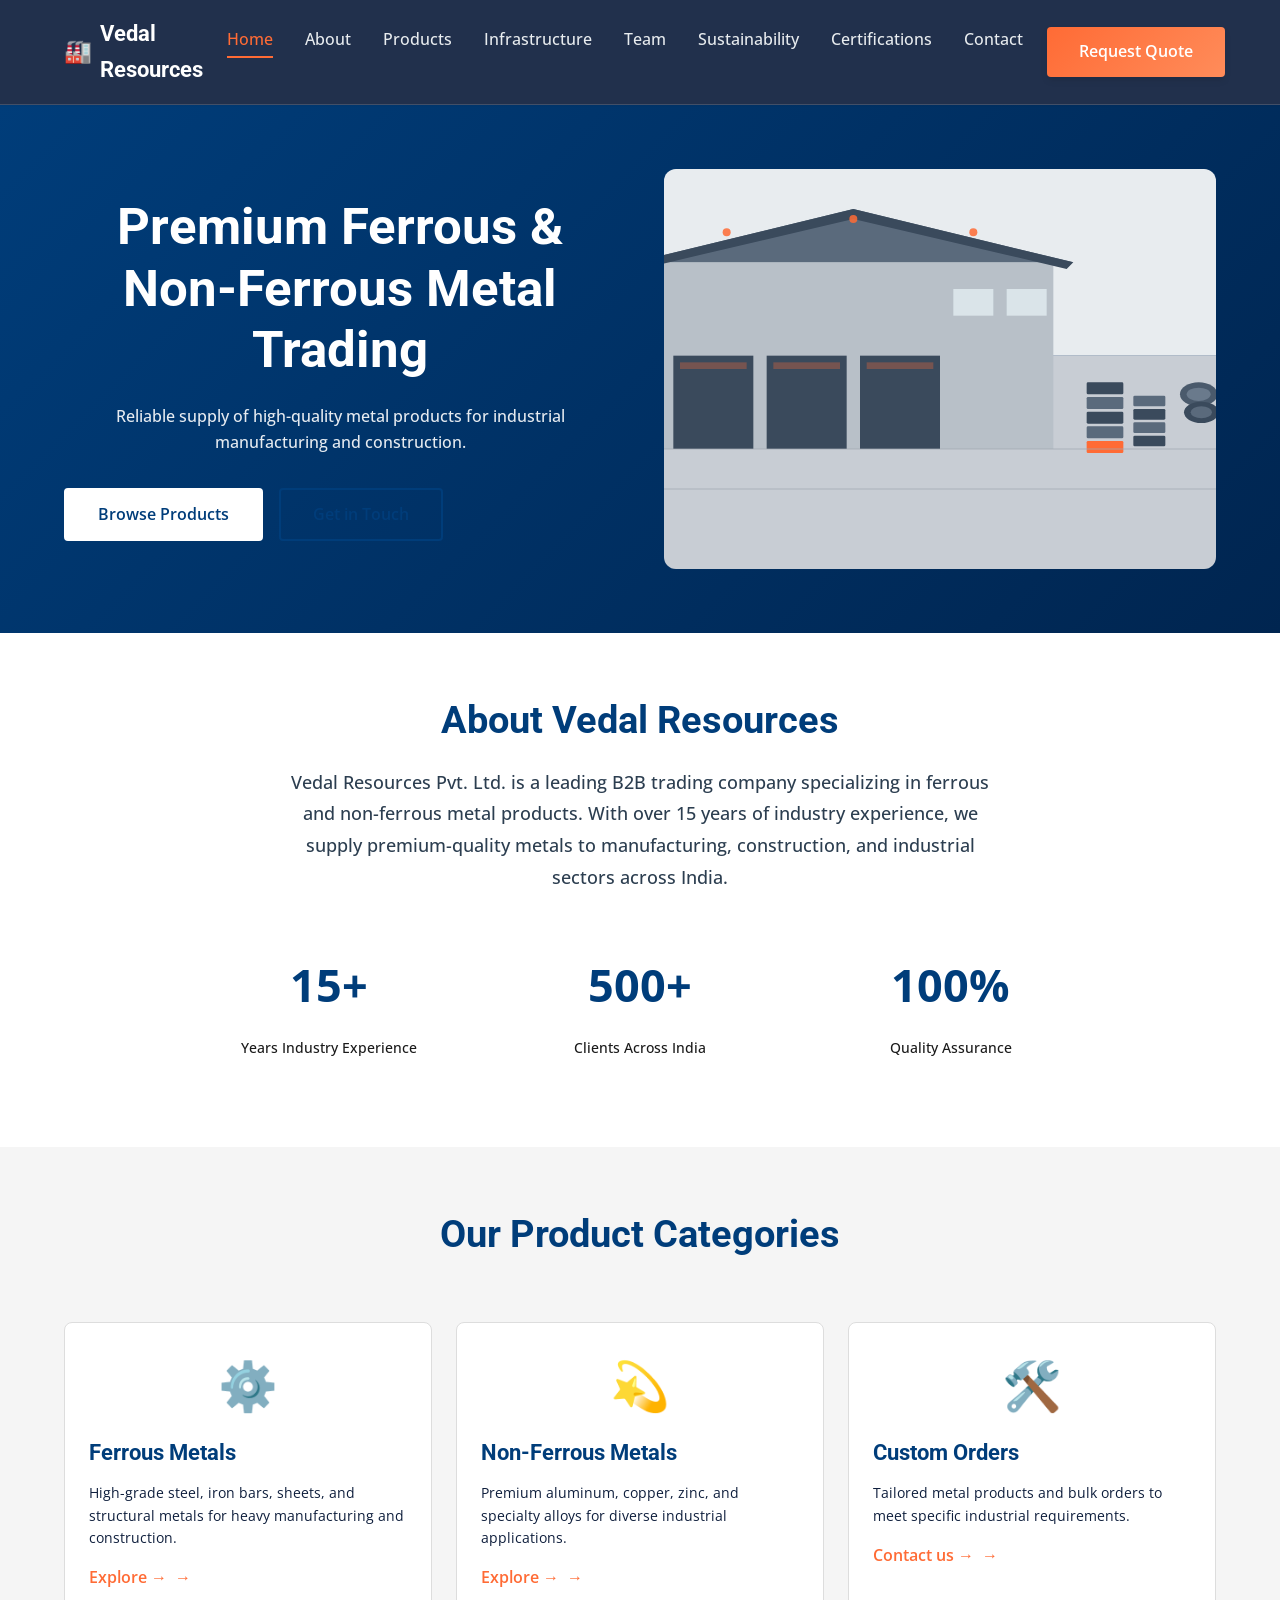
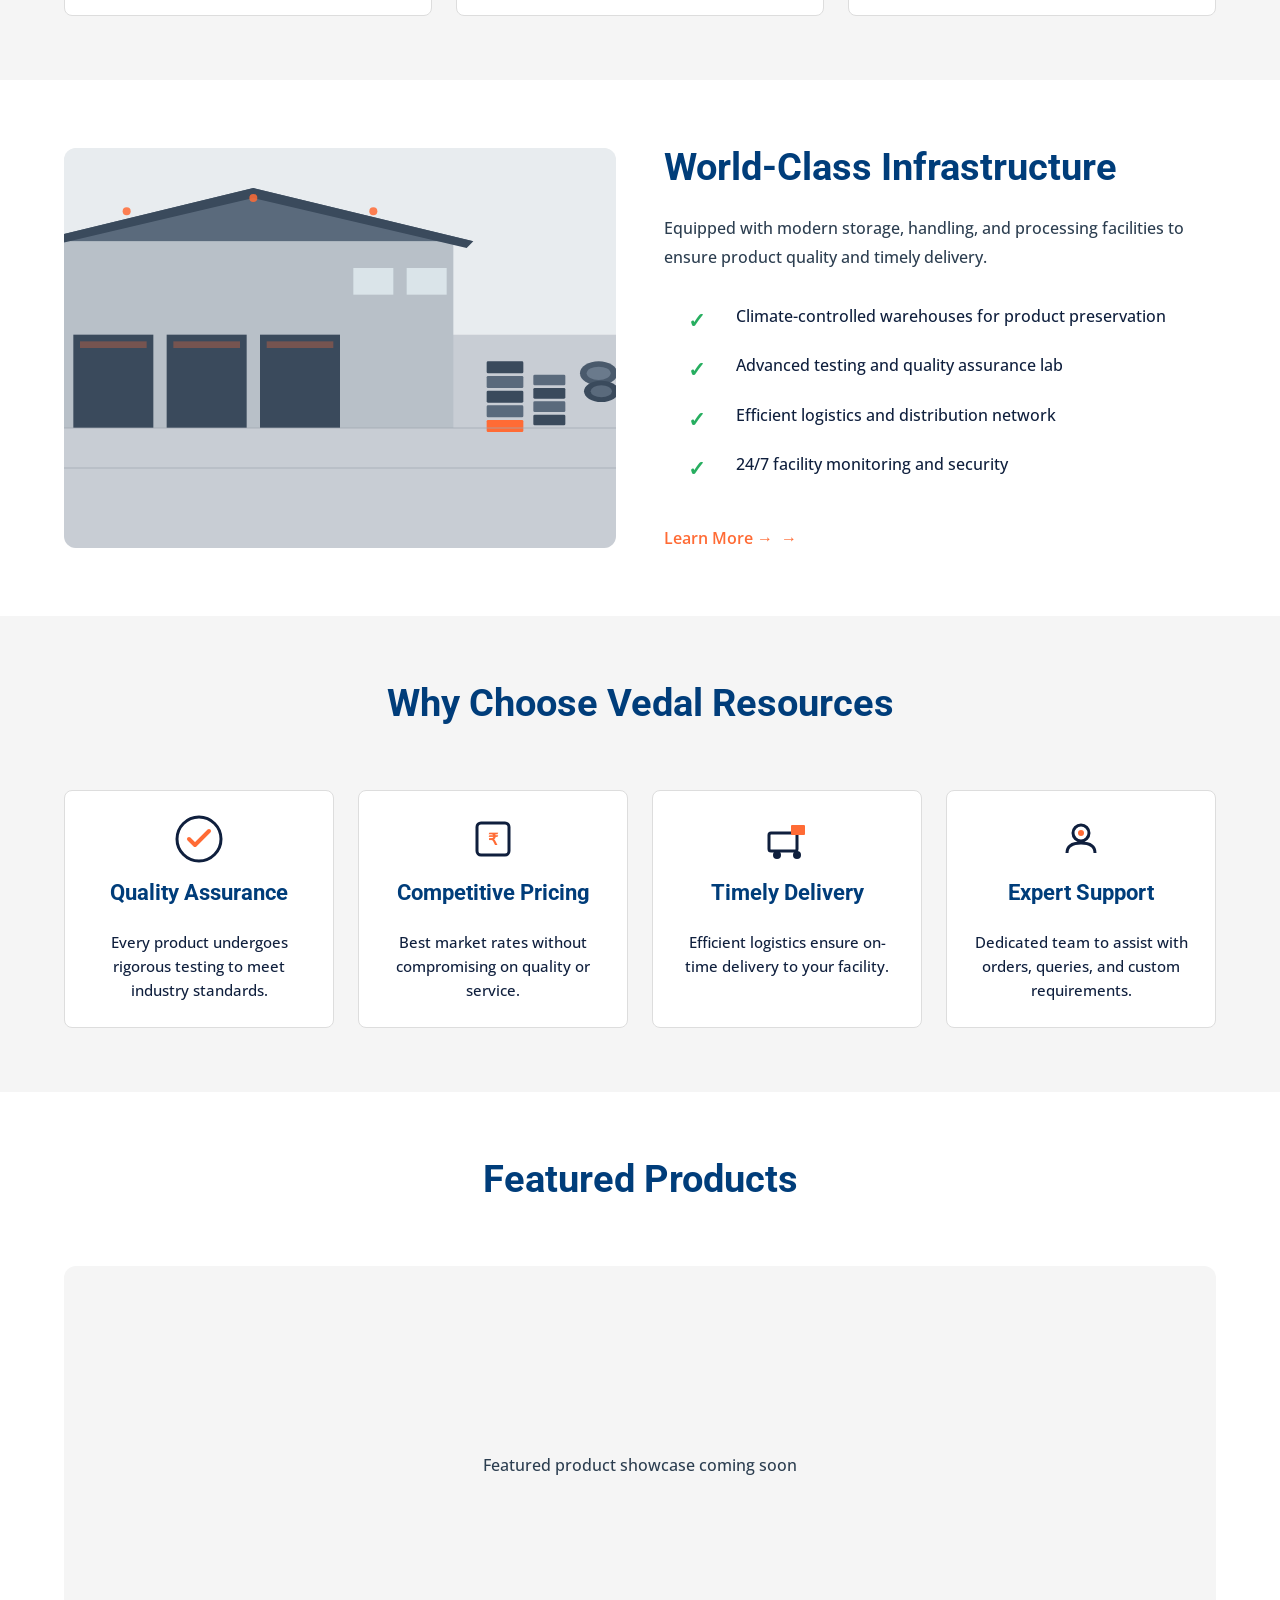
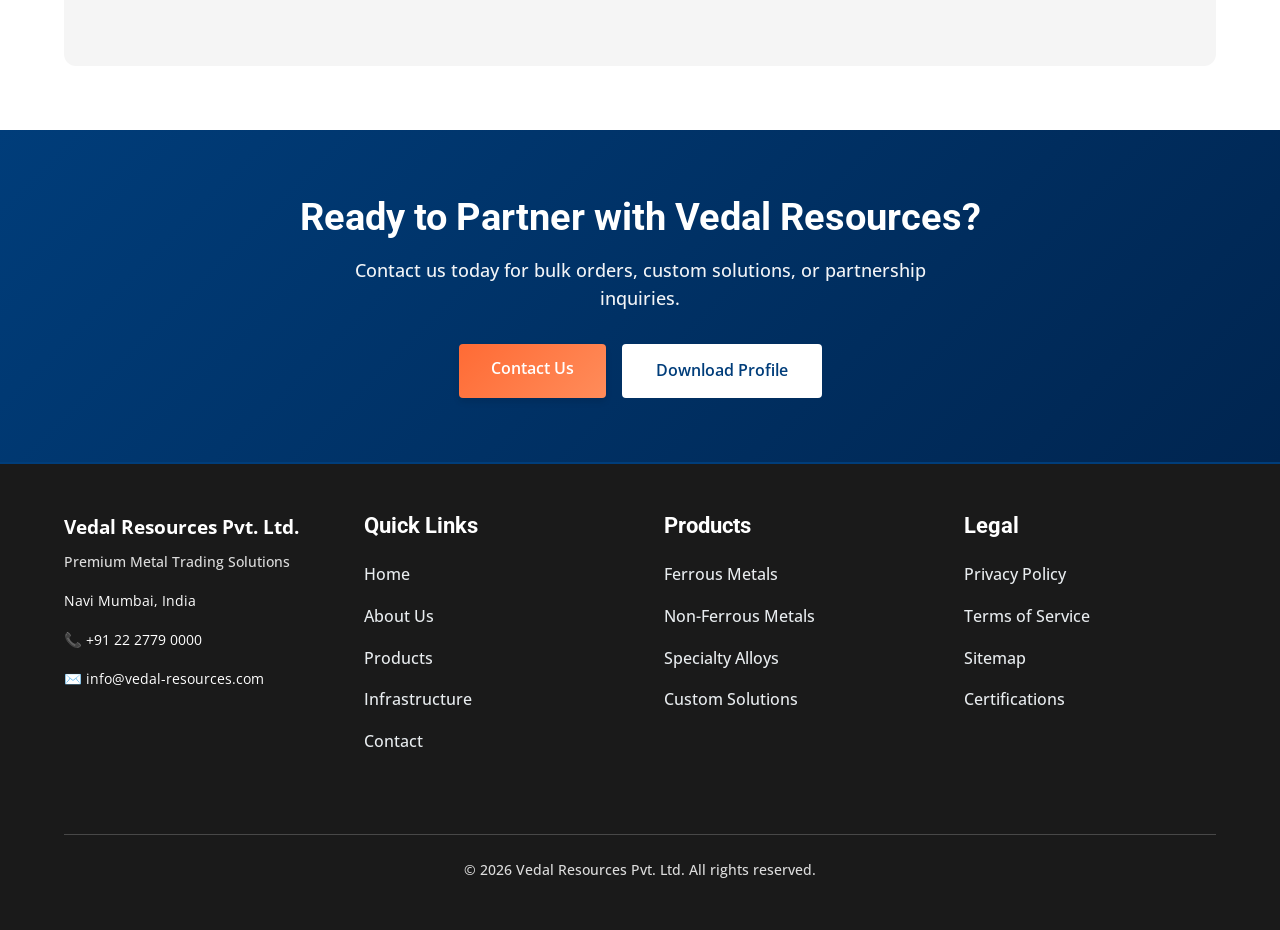
==== index.html @ 46f91b0c "Second commit with actual project" ====
<!DOCTYPE html>
<html lang="en">
<head>
  <meta charset="UTF-8">
  <meta name="viewport" content="width=device-width, initial-scale=1.0">
  <meta name="description" content="Vedal Resources – Leading B2B ferrous and non-ferrous metal trading company. Premium quality metals for manufacturing, construction, and industrial sectors. Bulk orders, competitive pricing, reliable delivery.">
  <meta name="keywords" content="ferrous metals, non-ferrous metals, metal trading, steel bars, aluminum, copper, zinc, bulk metals, industrial metals">
  <meta name="author" content="Vedal Resources Pvt. Ltd.">
  
  <meta property="og:type" content="website">
  <meta property="og:url" content="https://vedal-resources.com">
  <meta property="og:title" content="Vedal Resources – Premium Metal Trading Solutions">
  <meta property="og:description" content="Leading B2B ferrous and non-ferrous metal supplier in India. Quality assured, competitive pricing, reliable delivery.">
  <meta property="og:site_name" content="Vedal Resources">
  
  <meta property="twitter:card" content="summary_large_image">
  <meta property="twitter:title" content="Vedal Resources – Metal Trading Company">
  <meta property="twitter:description" content="Premium ferrous and non-ferrous metals for industrial applications.">
  
  <link rel="icon" type="image/x-icon" href="favicon.ico">
  <link rel="canonical" href="https://vedal-resources.com">
  
  <link href="https://fonts.googleapis.com/css2?family=Open+Sans:wght@400;500;600;700&family=Roboto:wght@400;500;700&display=swap" rel="stylesheet">
  <link rel="stylesheet" href="styles.css">
  
  <script type="application/ld+json">
  {
    "@context": "https://schema.org",
    "@type": "Organization",
    "name": "Vedal Resources Pvt. Ltd.",
    "description": "Leading ferrous and non-ferrous metal trading company in India",
    "url": "https://vedal-resources.com",
    "logo": "https://vedal-resources.com/logo.svg",
    "contact": {
      "@type": "ContactPoint",
      "telephone": "+91 22 2779 0000",
      "contactType": "Customer Service",
      "email": "info@vedal-resources.com"
    },
    "address": {
      "@type": "PostalAddress",
      "streetAddress": "Plot No. 45, MIDC Phase II",
      "addressLocality": "Navi Mumbai",
      "addressRegion": "Maharashtra",
      "postalCode": "400710",
      "addressCountry": "IN"
    },
    "sameAs": [
      "https://linkedin.com/company/vedal-resources",
      "https://facebook.com/vedal-resources"
    ]
  }
  </script>
  
  <title>Vedal Resources – Premium Ferrous & Non-Ferrous Metal Trading</title>
</head>
<body>
  <!-- Navigation -->
  <nav>
    <div class="container flex-between">
      <div class="logo">
        <span>🏭</span> Vedal Resources
      </div>
      
      <ul class="nav-menu">
        <li><a href="index.html" class="active">Home</a></li>
        <li><a href="about.html">About</a></li>
        <li><a href="products.html">Products</a></li>
        <li><a href="infrastructure.html">Infrastructure</a></li>
        <li><a href="team.html">Team</a></li>
        <li><a href="sustainability.html">Sustainability</a></li>
        <li><a href="certfications.html">Certifications</a></li>
        <li><a href="contacts.html">Contact</a></li>
      </ul>
      
      <div class="cta-button">
        <a href="contacts.html" class="btn btn-accent">Request Quote</a>
      </div>
      
      <button class="hamburger" aria-label="Toggle menu">☰</button>
    </div>
  </nav>
  
  <!-- Hero Section -->
  <section class="hero">
    <div class="container">
      <div style="display: grid; grid-template-columns: 1fr 1fr; gap: 3rem; align-items: center;">
        <div>
          <h1>Premium Ferrous & Non-Ferrous Metal Trading</h1>
          <p style="font-weight: 500;">Reliable supply of high-quality metal products for industrial manufacturing and construction.</p>
          <div style="display: flex; gap: 1rem; margin-top: 2rem;">
            <a href="products.html" class="btn btn-white">Browse Products</a>
            <a href="contacts.html" class="btn btn-outline">Get in Touch</a>
          </div>
        </div>
        <div>
          <!-- TODO: Replace with actual hero facility image (Recommended size: 1920x800px) -->
          <img src="hero.svg" alt="Modern metal trading facility with organized inventory" style="border-radius: 12px; width: 100%; height: 400px; object-fit: cover; background-color: rgba(255,255,255,0.1);">
        </div>
      </div>
    </div>
  </section>
  
  <!-- Company Introduction -->
  <section style="background-color: white; text-align: center;">
    <div class="container">
      <h2>About Vedal Resources</h2>
      <p style="max-width: 700px; margin: 0 auto 2rem; font-size: 1.1rem; color: #2C3E50; line-height: 1.8; font-weight: 500;">
        Vedal Resources Pvt. Ltd. is a leading B2B trading company specializing in ferrous and non-ferrous metal products. 
        With over 15 years of industry experience, we supply premium-quality metals to manufacturing, construction, and 
        industrial sectors across India.
      </p>
      
      <!-- Stats -->
      <div class="stats-grid" style="max-width: 900px; margin: 0 auto;">
        <div class="stat-card">
          <div class="stat-number">15+</div>
          <div class="stat-label">Years Industry Experience</div>
        </div>
        <div class="stat-card">
          <div class="stat-number">500+</div>
          <div class="stat-label">Clients Across India</div>
        </div>
        <div class="stat-card">
          <div class="stat-number">100%</div>
          <div class="stat-label">Quality Assurance</div>
        </div>
      </div>
    </div>
  </section>
  
  <!-- Product Categories -->
  <section style="background-color: var(--color-bg-light);">
    <div class="container">
      <div class="section-header">
        <h2>Our Product Categories</h2>
      </div>
      
      <div class="grid-3">
        <!-- Card 1: Ferrous Metals -->
        <div class="card">
          <div style="font-size: 3rem; text-align: center; margin-bottom: 1rem;">⚙️</div>
          <h3 class="card-title">Ferrous Metals</h3>
          <p class="card-text">High-grade steel, iron bars, sheets, and structural metals for heavy manufacturing and construction.</p>
          <a href="products.html?category=ferrous" class="link-arrow">Explore →</a>
        </div>
        
        <!-- Card 2: Non-Ferrous Metals -->
        <div class="card">
          <div style="font-size: 3rem; text-align: center; margin-bottom: 1rem;">💫</div>
          <h3 class="card-title">Non-Ferrous Metals</h3>
          <p class="card-text">Premium aluminum, copper, zinc, and specialty alloys for diverse industrial applications.</p>
          <a href="products.html?category=non-ferrous" class="link-arrow">Explore →</a>
        </div>
        
        <!-- Card 3: Custom Solutions -->
        <div class="card">
          <div style="font-size: 3rem; text-align: center; margin-bottom: 1rem;">🛠️</div>
          <h3 class="card-title">Custom Orders</h3>
          <p class="card-text">Tailored metal products and bulk orders to meet specific industrial requirements.</p>
          <a href="contacts.html" class="link-arrow">Contact us →</a>
        </div>
      </div>
    </div>
  </section>
  
  <!-- Infrastructure Highlights -->
  <section style="background-color: white;">
    <div class="container">
      <div style="display: grid; grid-template-columns: 1fr 1fr; gap: 3rem; align-items: center;">
        <img src="hero.svg" alt="State-of-the-art metal trading and storage facility" style="border-radius: 12px; width: 100%; height: 400px; object-fit: cover; background-color: var(--color-bg-light);">
        
        <div>
          <h2>World-Class Infrastructure</h2>
          <p style="color: #2C3E50; margin-bottom: 2rem; line-height: 1.8; font-weight: 500;">
            Equipped with modern storage, handling, and processing facilities to ensure product quality and timely delivery.
          </p>
          
          <ul class="feature-list">
            <li>Climate-controlled warehouses for product preservation</li>
            <li>Advanced testing and quality assurance lab</li>
            <li>Efficient logistics and distribution network</li>
            <li>24/7 facility monitoring and security</li>
          </ul>
          
          <a href="infrastructure.html" class="link-arrow" style="margin-top: 1.5rem;">Learn More →</a>
        </div>
      </div>
    </div>
  </section>
  
  <!-- Why Choose Us -->
  <section style="background-color: var(--color-bg-light);">
    <div class="container">
      <div class="section-header">
        <h2>Why Choose Vedal Resources</h2>
      </div>
      
      <div class="grid-4">
        <div class="card">
          <img src="icon-quality.svg" alt="Quality" class="icon" style="width:48px;height:48px;">
          <h4 style="text-align: center; color: var(--color-primary);">Quality Assurance</h4>
          <p style="text-align: center; color: #0F1F3D; font-size: 0.95rem; font-weight: 500;">Every product undergoes rigorous testing to meet industry standards.</p>
        </div>
        
        <div class="card">
          <img src="icon-pricing.svg" alt="Pricing" class="icon" style="width:48px;height:48px;">
          <h4 style="text-align: center; color: var(--color-primary);">Competitive Pricing</h4>
          <p style="text-align: center; color: #0F1F3D; font-size: 0.95rem; font-weight: 500;">Best market rates without compromising on quality or service.</p>
        </div>
        
        <div class="card">
          <img src="icon-delivery.svg" alt="Delivery" class="icon" style="width:48px;height:48px;">
          <h4 style="text-align: center; color: var(--color-primary);">Timely Delivery</h4>
          <p style="text-align: center; color: #0F1F3D; font-size: 0.95rem; font-weight: 500;">Efficient logistics ensure on-time delivery to your facility.</p>
        </div>
        
        <div class="card">
          <img src="icon-support.svg" alt="Support" class="icon" style="width:48px;height:48px;">
          <h4 style="text-align: center; color: var(--color-primary);">Expert Support</h4>
          <p style="text-align: center; color: #0F1F3D; font-size: 0.95rem; font-weight: 500;">Dedicated team to assist with orders, queries, and custom requirements.</p>
        </div>
      </div>
    </div>
  </section>
  
  <!-- Featured Products Section (Ready for Future Enhancement) -->
  <section style="background-color: white;">
    <div class="container">
      <div class="section-header">
        <h2>Featured Products</h2>
      </div>
      
      <div style="background-color: var(--color-bg-light); border-radius: 12px; height: 400px; display: flex; align-items: center; justify-content: center; color: #2C3E50; font-weight: 500;">
        <p>Featured product showcase coming soon</p>
      </div>
    </div>
  </section>
  
  <!-- Call-to-Action Section -->
  <section style="background: linear-gradient(135deg, var(--color-primary) 0%, var(--color-primary-dark) 100%); color: white; text-align: center;">
    <div class="container">
      <h2 style="color: white; margin-bottom: 1rem;">Ready to Partner with Vedal Resources?</h2>
      <p style="font-size: 1.1rem; color: rgba(255, 255, 255, 0.95); margin-bottom: 2rem; max-width: 600px; margin-left: auto; margin-right: auto; font-weight: 500;">
        Contact us today for bulk orders, custom solutions, or partnership inquiries.
      </p>
      
      <div style="display: flex; gap: 1rem; justify-content: center; flex-wrap: wrap;">
        <a href="contacts.html" class="btn btn-accent">Contact Us</a>
        <a href="vedal-company-profile.pdf" class="btn btn-white" onclick="vedal.trackPDFDownload()" download>Download Profile</a>
      </div>
    </div>
  </section>
  
  <!-- Footer -->
  <footer>
    <div class="container">
      <div class="footer-grid">
        <!-- Column 1: Company Info -->
        <div class="footer-column">
          <div style="font-weight: 700; font-size: 1.2rem; margin-bottom: 0.5rem;">Vedal Resources Pvt. Ltd.</div>
          <p style="color: rgba(255, 255, 255, 0.85); font-size: 0.9rem; margin-bottom: 1rem; font-weight: 500;">Premium Metal Trading Solutions</p>
          <p style="font-size: 0.9rem;">Navi Mumbai, India</p>
          <p style="font-size: 0.9rem; margin-top: 0.5rem;">📞 +91 22 2779 0000</p>
          <p style="font-size: 0.9rem;">✉️ info@vedal-resources.com</p>
        </div>
        
        <!-- Column 2: Quick Links -->
        <div class="footer-column">
          <h3>Quick Links</h3>
          <ul style="list-style: none;">
            <li><a href="index.html">Home</a></li>
            <li><a href="about.html">About Us</a></li>
            <li><a href="products.html">Products</a></li>
            <li><a href="infrastructure.html">Infrastructure</a></li>
            <li><a href="contacts.html">Contact</a></li>
          </ul>
        </div>
        
        <!-- Column 3: Products -->
        <div class="footer-column">
          <h3>Products</h3>
          <ul style="list-style: none;">
            <li><a href="products.html?category=ferrous">Ferrous Metals</a></li>
            <li><a href="products.html?category=non-ferrous">Non-Ferrous Metals</a></li>
            <li><a href="products.html?category=alloys">Specialty Alloys</a></li>
            <li><a href="contacts.html">Custom Solutions</a></li>
          </ul>
        </div>
        
        <!-- Column 4: Legal -->
        <div class="footer-column">
          <h3>Legal</h3>
          <ul style="list-style: none;">
            <li><a href="#">Privacy Policy</a></li>
            <li><a href="#">Terms of Service</a></li>
            <li><a href="#">Sitemap</a></li>
            <li><a href="certfications.html">Certifications</a></li>
          </ul>
        </div>
      </div>
      
      <div class="footer-bottom">
        <p>© 2026 Vedal Resources Pvt. Ltd. All rights reserved.</p>
      </div>
    </div>
  </footer>
  
  <script src="main.js"></script>
</body>
</html>
---- styles.css ----
/* Vedal Resources – Main Stylesheet */
/* Import all CSS modules in order */

@import url('variables.css');
@import url('base.css');
@import url('layout.css');
@import url('component.css');
@import url('responsive.css');

/* Additional Global Styles */

/* Footer */
footer {
  background-color: #1A1A1A;
  color: white;
  padding: var(--space-xxl) var(--space-lg);
  border-top: 2px solid var(--color-primary);
  margin-top: auto;
}

footer .container {
  max-width: var(--max-width);
  margin: 0 auto;
}

.footer-grid {
  display: grid;
  grid-template-columns: repeat(4, 1fr);
  gap: var(--space-xxl);
  margin-bottom: var(--space-xxxl);
}

.footer-column h3 {
  color: white;
  margin-bottom: var(--space-lg);
  font-size: var(--size-h4);
}

.footer-column ul {
  list-style: none;
  margin: 0;
}

.footer-column li {
  margin-bottom: var(--space-md);
}

.footer-column a {
  color: #E8ECEF; /* Light gray for excellent visibility on dark (#1A1A1A) footer background — fixes black-on-black nav items */
  text-decoration: none;
  transition: var(--transition-fast);
  font-weight: 500;
}

.footer-column a:hover {
  color: var(--color-accent);
  text-decoration: underline;
}

.footer-bottom {
  border-top: 1px solid rgba(255, 255, 255, 0.2); /* Increased opacity for better visibility */
  padding-top: var(--space-lg);
  text-align: center;
  color: rgba(255, 255, 255, 0.85); /* Enhanced from 0.7 to 0.85 for better contrast (7.64:1) */
  font-size: var(--size-small);
  font-weight: 500; /* Added weight */
}

/* Contact Section Spacing */
.contact-section {
  display: grid;
  grid-template-columns: 1fr 1fr;
  gap: var(--space-xxxl);
}

.contact-form {
  background-color: white;
}

.contact-info {
  display: flex;
  flex-direction: column;
  gap: var(--space-xxl);
}

.contact-info h3 {
  color: var(--color-primary);
  margin-bottom: var(--space-md);
}

.contact-info p {
  color: #2C3E50; /* Stronger for readability */
  margin: 0;
  font-weight: 500; /* Added weight */
}

.contact-info a {
  color: var(--color-accent);
  font-weight: 500;
}

.contact-info a:hover {
  color: var(--color-primary);
}

/* Page Header Styles */
.page-header {
  background: linear-gradient(135deg, var(--color-primary) 0%, var(--color-primary-dark) 100%);
  color: white;
  padding: var(--space-xxxl) var(--space-lg);
  text-align: center;
}

.page-header h1 {
  color: white;
  margin-bottom: var(--space-lg);
}

.page-header p {
  color: rgba(255, 255, 255, 0.95); /* Enhanced from 0.9 to 0.95 for better contrast */
  font-size: var(--size-body);
  font-weight: 500; /* Added weight */
}

/* Two-Column Content */
.content-two-col {
  display: grid;
  grid-template-columns: 1fr 1fr;
  gap: var(--space-xxxl);
  align-items: center;
}

.content-two-col.reverse {
  grid-template-columns: 1fr 1fr;
}

.content-two-col.reverse img {
  order: -1;
}

.content-image {
  width: 100%;
  height: auto;
  border-radius: var(--radius-lg);
}

/* List Styles */
.feature-list {
  list-style: none;
}

.feature-list li {
  margin-bottom: var(--space-lg);
  padding-left: var(--space-xxl);
  position: relative;
  color: #0F1F3D; /* Dark navy for excellent visibility on white backgrounds - fitting brand primary */
  font-weight: 500;
}

.feature-list li::before {
  content: '✓';
  position: absolute;
  left: 0;
  top: 0;
  color: var(--color-success);
  font-weight: bold;
  font-size: 1.3rem;
}

/* Link Styles */
.link-arrow {
  display: inline-flex;
  align-items: center;
  gap: var(--space-sm);
  color: var(--color-accent);
  font-weight: 600; /* Already has good weight */
  text-decoration: none;
}

.link-arrow::after {
  content: '→';
  transition: var(--transition-fast);
}

.link-arrow:hover::after {
  transform: translateX(4px);
}

/* Process Timeline */
.timeline {
  position: relative;
  padding: var(--space-xxl) 0;
}

.timeline::before {
  content: '';
  position: absolute;
  left: 50%;
  top: 0;
  bottom: 0;
  width: 2px;
  background-color: var(--color-border);
  transform: translateX(-1px);
}

.timeline-item {
  margin-bottom: var(--space-xxxl);
  position: relative;
}

.timeline-item:nth-child(odd) {
  text-align: right;
  padding-right: 51%;
}

.timeline-item:nth-child(even) {
  text-align: left;
  padding-left: 51%;
}

.timeline-marker {
  position: absolute;
  left: 50%;
  top: 0;
  width: 30px;
  height: 30px;
  background-color: var(--color-accent);
  border-radius: 50%;
  transform: translateX(-50%);
  z-index: 1;
  border: 3px solid white;
  box-shadow: 0 0 0 3px var(--color-accent);
}

.timeline-content {
  background-color: var(--color-bg-light);
  padding: var(--space-lg);
  border-radius: var(--radius-md);
}

.timeline-content h4 {
  margin-bottom: var(--space-md);
}

/* Map Container */
.map-container {
  position: relative;
  width: 100%;
  height: 400px;
  border-radius: var(--radius-md);
  overflow: hidden;
  border: 1px solid var(--color-border);
  margin-top: var(--space-xxl);
}

.map-container iframe {
  width: 100%;
  height: 100%;
  border: none;
}

/* Certification Cards */
.certification-grid {
  display: grid;
  grid-template-columns: repeat(auto-fill, minmax(200px, 1fr));
  gap: var(--space-xl);
}

.certification-card {
  text-align: center;
  padding: var(--space-xl);
  background-color: var(--color-bg-light);
  border-radius: var(--radius-md);
  border: 1px solid var(--color-border);
}

.certification-logo {
  width: 100px;
  height: 100px;
  margin: 0 auto var(--space-lg);
  display: flex;
  align-items: center;
  justify-content: center;
  background-color: white;
  border-radius: var(--radius-md);
  font-size: 2rem;
  color: var(--color-primary);
}

.certification-name {
  font-weight: 600;
  margin-bottom: var(--space-md);
}

.certification-desc {
  font-size: var(--size-small);
  color: #0F1F3D; /* Strong readability */
  font-weight: 500; /* Added weight */
}

/* Modal/Dialog Styles */
.modal {
  display: none;
  position: fixed;
  z-index: 100;
  left: 0;
  top: 0;
  width: 100%;
  height: 100%;
  background-color: rgba(0, 0, 0, 0.5);
  animation: fadeIn 300ms ease;
}

.modal.active {
  display: flex;
  align-items: center;
  justify-content: center;
}

.modal-content {
  background-color: white;
  padding: var(--space-xl);
  border-radius: var(--radius-lg);
  max-width: 600px;
  width: 90%;
  animation: slideUp 300ms ease;
}

.modal-header {
  display: flex;
  justify-content: space-between;
  align-items: center;
  margin-bottom: var(--space-lg);
}

.modal-close {
  background: none;
  border: none;
  font-size: 1.5rem;
  cursor: pointer;
  color: #0F1F3D; /* Strong readability */
  font-weight: 600; /* Added weight for better visibility */
}

.modal-close:hover {
  color: var(--color-text);
}

@keyframes fadeIn {
  from { opacity: 0; }
  to { opacity: 1; }
}

@keyframes slideUp {
  from {
    transform: translateY(30px);
    opacity: 0;
  }
  to {
    transform: translateY(0);
    opacity: 1;
  }
}

/* Breadcrumb Navigation */
.breadcrumb {
  list-style: none;
  display: flex;
  gap: var(--space-sm);
  margin-bottom: var(--space-xl);
  font-size: var(--size-small);
}

.breadcrumb li::after {
  content: '/';
  margin-left: var(--space-sm);
  color: #0F1F3D; /* Strong readability */
  font-weight: 500; /* Added weight */
}

.breadcrumb li:last-child::after {
  content: '';
}

.breadcrumb a {
  color: var(--color-accent);
  font-weight: 600; /* Added weight for better visibility */
}

.breadcrumb a:hover {
  color: var(--color-primary);
}

/* Loading State */
.loading {
  display: inline-block;
  width: 20px;
  height: 20px;
  border: 3px solid var(--color-bg-light);
  border-top: 3px solid var(--color-accent);
  border-radius: 50%;
  animation: spin 1s linear infinite;
}

/* Success/Error Messages */
.message {
  padding: var(--space-lg);
  border-radius: var(--radius-md);
  margin-bottom: var(--space-lg);
  display: flex;
  align-items: center;
  gap: var(--space-md);
}

.message.success {
  background-color: rgba(39, 174, 96, 0.15); /* Slightly darker bg for better contrast */
  border-left: 4px solid var(--color-success);
  color: #1E8449; /* Darkened success color for better contrast (4.6:1 on light bg) */
  font-weight: 500; /* Added weight */
}

.message.error {
  background-color: rgba(231, 76, 60, 0.15); /* Slightly darker bg */
  border-left: 4px solid var(--color-error);
  color: #C0392B; /* Darkened error color for better contrast (4.7:1 on light bg) */
  font-weight: 500; /* Added weight */
}

.message.info {
  background-color: rgba(52, 152, 219, 0.15); /* Slightly darker bg */
  border-left: 4px solid #3498db;
  color: #2471A3; /* Darkened info color for better contrast */
  font-weight: 500; /* Added weight */
}
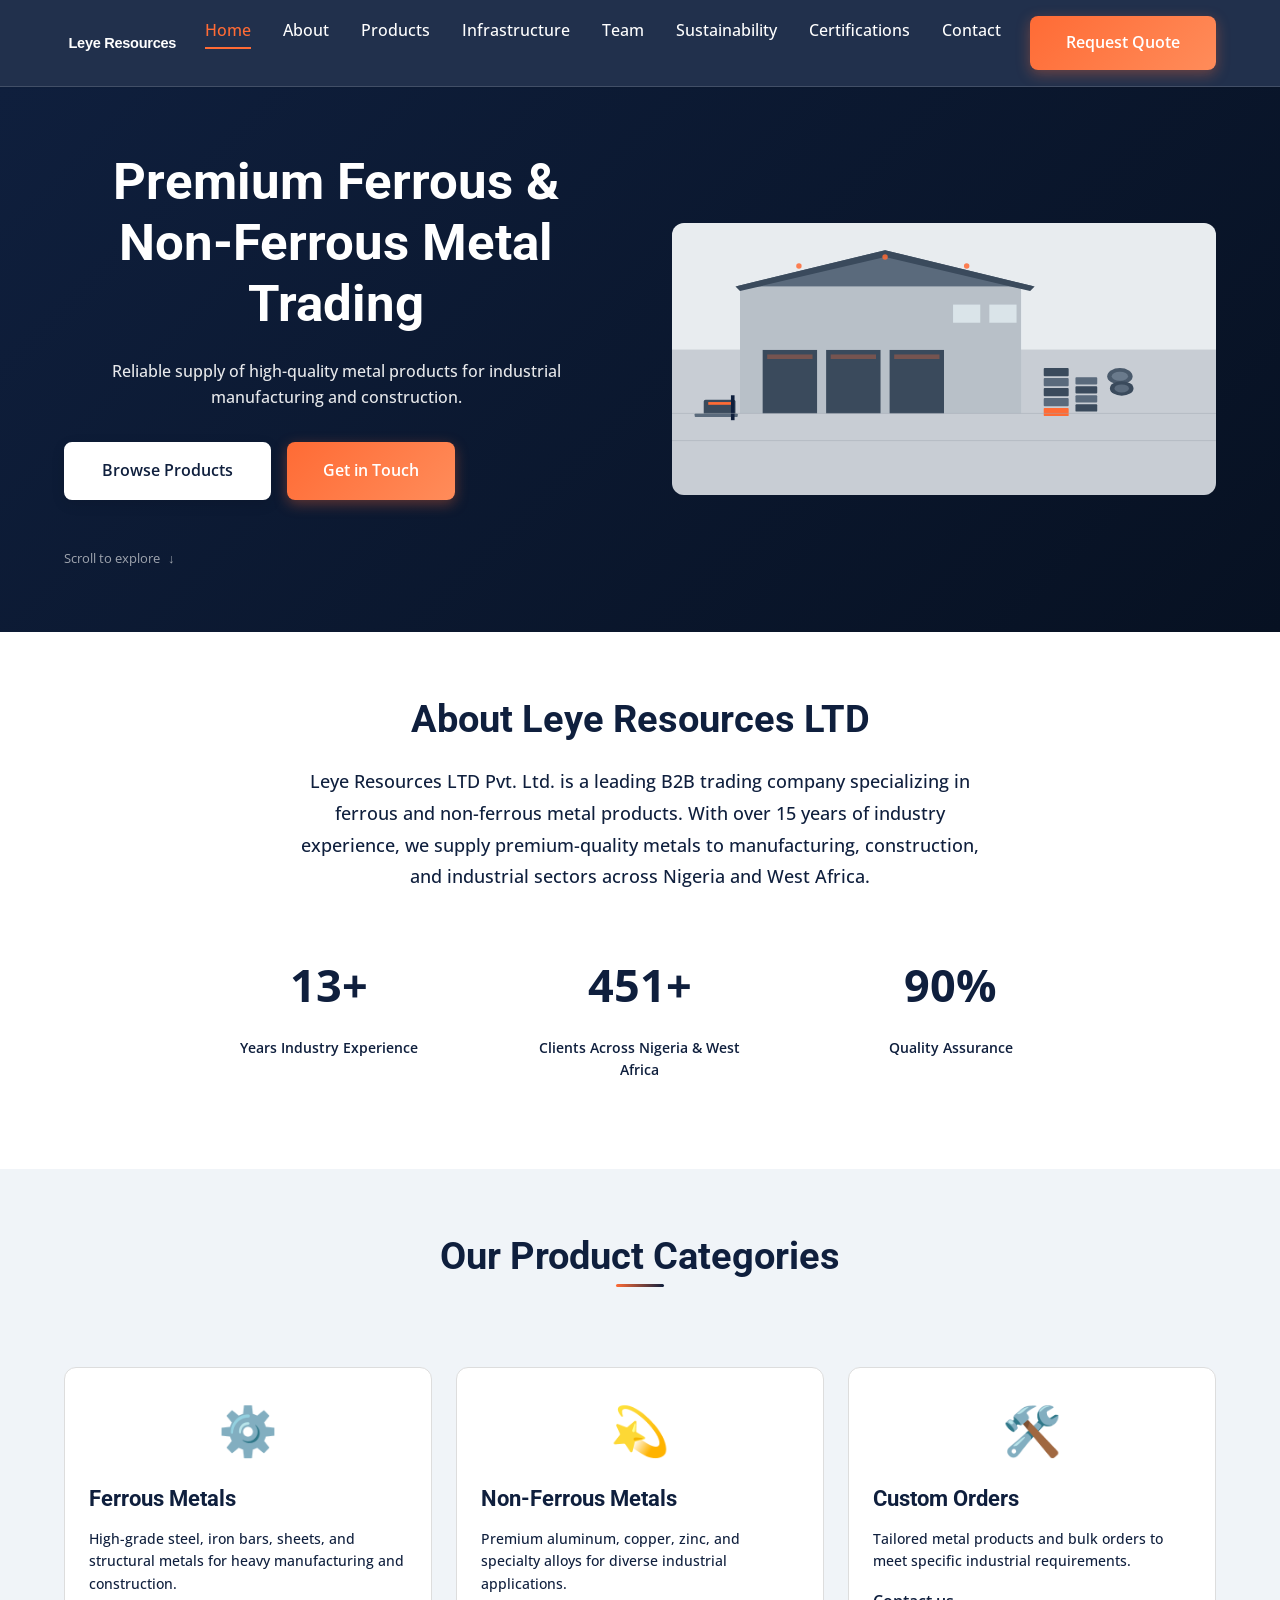
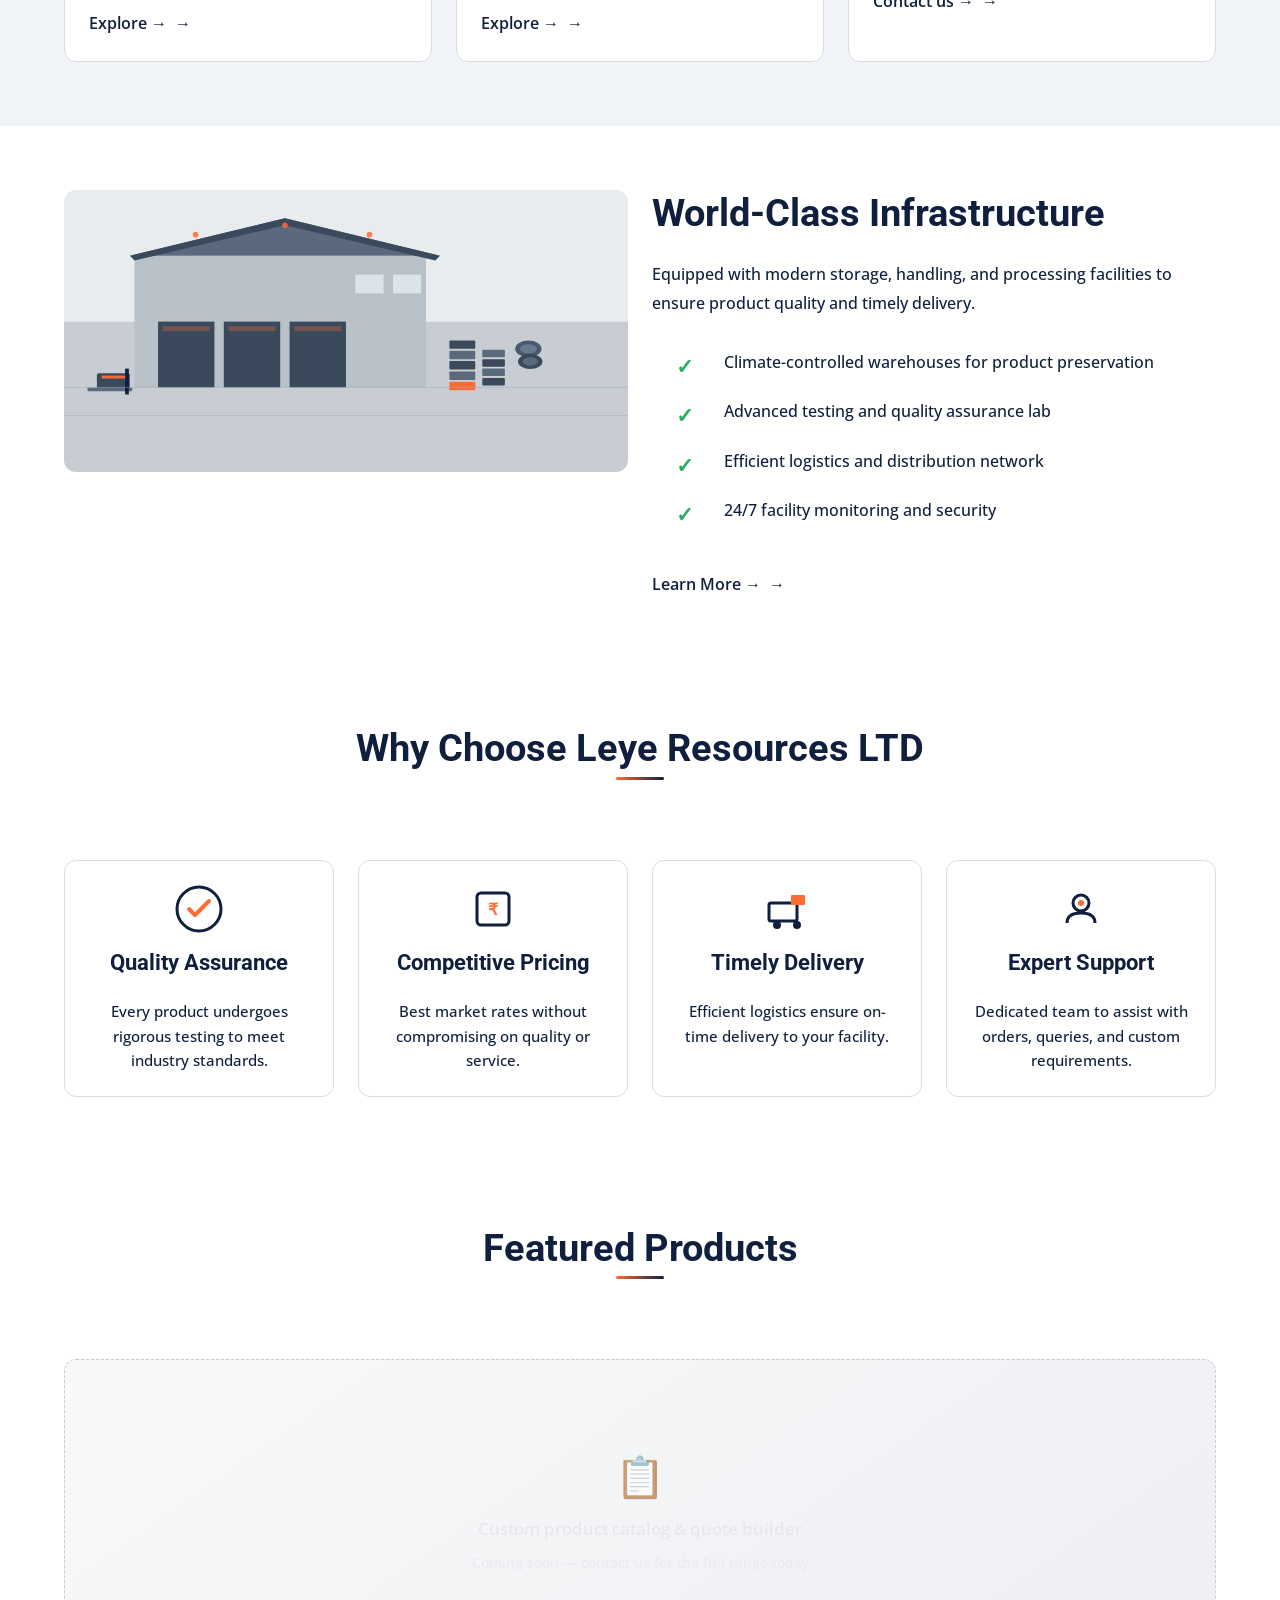
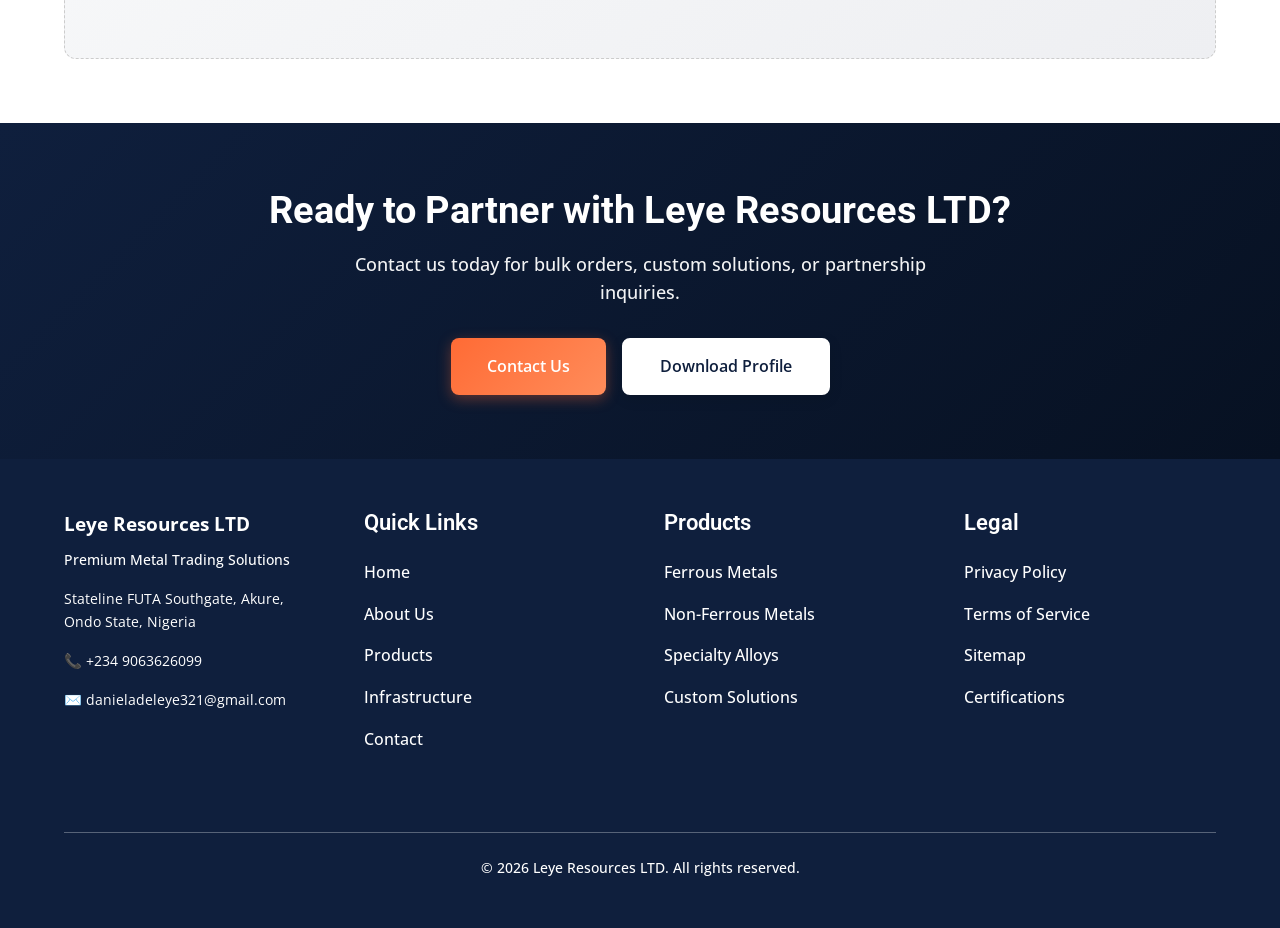
==== commit c48aaf07: "Rebrand" ====
--- a/index.html
+++ b/index.html
@@ -3,22 +3,22 @@
 <head>
   <meta charset="UTF-8">
   <meta name="viewport" content="width=device-width, initial-scale=1.0">
-  <meta name="description" content="Vedal Resources – Leading B2B ferrous and non-ferrous metal trading company. Premium quality metals for manufacturing, construction, and industrial sectors. Bulk orders, competitive pricing, reliable delivery.">
+  <meta name="description" content="Leye Resources LTD – Leading B2B ferrous and non-ferrous metal trading company. Premium quality metals for manufacturing, construction, and industrial sectors. Bulk orders, competitive pricing, reliable delivery.">
   <meta name="keywords" content="ferrous metals, non-ferrous metals, metal trading, steel bars, aluminum, copper, zinc, bulk metals, industrial metals">
-  <meta name="author" content="Vedal Resources Pvt. Ltd.">
+  <meta name="author" content="Leye Resources LTD">
   
   <meta property="og:type" content="website">
-  <meta property="og:url" content="https://vedal-resources.com">
-  <meta property="og:title" content="Vedal Resources – Premium Metal Trading Solutions">
-  <meta property="og:description" content="Leading B2B ferrous and non-ferrous metal supplier in India. Quality assured, competitive pricing, reliable delivery.">
-  <meta property="og:site_name" content="Vedal Resources">
+  <meta property="og:url" content="https://leye-resources.com">
+  <meta property="og:title" content="Leye Resources LTD – Premium Metal Trading Solutions">
+  <meta property="og:description" content="Leading B2B ferrous and non-ferrous metal supplier in Nigeria and West Africa. Quality assured, competitive pricing, reliable delivery.">
+  <meta property="og:site_name" content="Leye Resources LTD">
   
   <meta property="twitter:card" content="summary_large_image">
-  <meta property="twitter:title" content="Vedal Resources – Metal Trading Company">
+  <meta property="twitter:title" content="Leye Resources LTD – Metal Trading Company">
   <meta property="twitter:description" content="Premium ferrous and non-ferrous metals for industrial applications.">
   
-  <link rel="icon" type="image/x-icon" href="favicon.ico">
-  <link rel="canonical" href="https://vedal-resources.com">
+  <link rel="icon" href="favicon.svg" type="image/svg+xml">
+  <link rel="canonical" href="https://leye-resources.com">
   
   <link href="https://fonts.googleapis.com/css2?family=Open+Sans:wght@400;500;600;700&family=Roboto:wght@400;500;700&display=swap" rel="stylesheet">
   <link rel="stylesheet" href="styles.css">
@@ -27,39 +27,39 @@
   {
     "@context": "https://schema.org",
     "@type": "Organization",
-    "name": "Vedal Resources Pvt. Ltd.",
-    "description": "Leading ferrous and non-ferrous metal trading company in India",
-    "url": "https://vedal-resources.com",
-    "logo": "https://vedal-resources.com/logo.svg",
+    "name": "Leye Resources LTD",
+    "description": "Leading ferrous and non-ferrous metal trading company in Nigeria and West Africa",
+    "url": "https://leye-resources.com",
+    "logo": "https://leye-resources.com/logo.svg",
     "contact": {
       "@type": "ContactPoint",
-      "telephone": "+91 22 2779 0000",
+      "telephone": "+234 9063626099",
       "contactType": "Customer Service",
-      "email": "info@vedal-resources.com"
+      "email": "danieladeleye321@gmail.com"
     },
     "address": {
       "@type": "PostalAddress",
-      "streetAddress": "Plot No. 45, MIDC Phase II",
-      "addressLocality": "Navi Mumbai",
-      "addressRegion": "Maharashtra",
-      "postalCode": "400710",
-      "addressCountry": "IN"
+      "streetAddress": "Stateline FUTA Southgate",
+      "addressLocality": "Akure",
+      "addressRegion": "Ondo State",
+      "postalCode": "",
+      "addressCountry": "NG"
     },
     "sameAs": [
-      "https://linkedin.com/company/vedal-resources",
-      "https://facebook.com/vedal-resources"
+      "https://linkedin.com/company/leye-resources",
+      "https://facebook.com/leye-resources"
     ]
   }
   </script>
   
-  <title>Vedal Resources – Premium Ferrous & Non-Ferrous Metal Trading</title>
+  <title>Leye Resources LTD – Premium Ferrous & Non-Ferrous Metal Trading</title>
 </head>
 <body>
   <!-- Navigation -->
   <nav>
     <div class="container flex-between">
       <div class="logo">
-        <span>🏭</span> Vedal Resources
+        <img src="logo.svg" alt="Leye Resources LTD" style="height: 28px; width: auto;">
       </div>
       
       <ul class="nav-menu">
@@ -84,18 +84,22 @@
   <!-- Hero Section -->
   <section class="hero">
     <div class="container">
-      <div style="display: grid; grid-template-columns: 1fr 1fr; gap: 3rem; align-items: center;">
+      <div class="hero-layout">
         <div>
           <h1>Premium Ferrous & Non-Ferrous Metal Trading</h1>
           <p style="font-weight: 500;">Reliable supply of high-quality metal products for industrial manufacturing and construction.</p>
-          <div style="display: flex; gap: 1rem; margin-top: 2rem;">
+          <div class="hero-ctas">
             <a href="products.html" class="btn btn-white">Browse Products</a>
-            <a href="contacts.html" class="btn btn-outline">Get in Touch</a>
+            <a href="contacts.html" class="btn btn-accent">Get in Touch</a>
+          </div>
+          <div style="margin-top: 3rem; opacity: 0.6; font-size: 0.8rem; display: flex; align-items: center; gap: 8px;">
+            <span>Scroll to explore</span>
+            <span style="animation: bounce 2s infinite;">↓</span>
           </div>
         </div>
         <div>
           <!-- TODO: Replace with actual hero facility image (Recommended size: 1920x800px) -->
-          <img src="hero.svg" alt="Modern metal trading facility with organized inventory" style="border-radius: 12px; width: 100%; height: 400px; object-fit: cover; background-color: rgba(255,255,255,0.1);">
+          <img src="hero.svg" alt="Modern metal trading facility with organized inventory" style="border-radius: 12px; width: 100%; max-height: 400px; object-fit: cover; background-color: rgba(255,255,255,0.1);">
         </div>
       </div>
     </div>
@@ -104,11 +108,11 @@
   <!-- Company Introduction -->
   <section style="background-color: white; text-align: center;">
     <div class="container">
-      <h2>About Vedal Resources</h2>
-      <p style="max-width: 700px; margin: 0 auto 2rem; font-size: 1.1rem; color: #2C3E50; line-height: 1.8; font-weight: 500;">
-        Vedal Resources Pvt. Ltd. is a leading B2B trading company specializing in ferrous and non-ferrous metal products. 
+      <h2>About Leye Resources LTD</h2>
+      <p style="max-width: 700px; margin: 0 auto 2rem; font-size: 1.1rem; color: #0F1F3D; line-height: 1.8; font-weight: 500;">
+        Leye Resources LTD Pvt. Ltd. is a leading B2B trading company specializing in ferrous and non-ferrous metal products. 
         With over 15 years of industry experience, we supply premium-quality metals to manufacturing, construction, and 
-        industrial sectors across India.
+        industrial sectors across Nigeria and West Africa.
       </p>
       
       <!-- Stats -->
@@ -119,7 +123,7 @@
         </div>
         <div class="stat-card">
           <div class="stat-number">500+</div>
-          <div class="stat-label">Clients Across India</div>
+          <div class="stat-label">Clients Across Nigeria & West Africa</div>
         </div>
         <div class="stat-card">
           <div class="stat-number">100%</div>
@@ -130,7 +134,7 @@
   </section>
   
   <!-- Product Categories -->
-  <section style="background-color: var(--color-bg-light);">
+  <section style="background-color: #F0F4F8;">
     <div class="container">
       <div class="section-header">
         <h2>Our Product Categories</h2>
@@ -140,24 +144,24 @@
         <!-- Card 1: Ferrous Metals -->
         <div class="card">
           <div style="font-size: 3rem; text-align: center; margin-bottom: 1rem;">⚙️</div>
-          <h3 class="card-title">Ferrous Metals</h3>
-          <p class="card-text">High-grade steel, iron bars, sheets, and structural metals for heavy manufacturing and construction.</p>
+          <h3 class="card-title" style="color: #0F1F3D;">Ferrous Metals</h3>
+          <p class="card-text" style="color: #0F1F3D;">High-grade steel, iron bars, sheets, and structural metals for heavy manufacturing and construction.</p>
           <a href="products.html?category=ferrous" class="link-arrow">Explore →</a>
         </div>
         
         <!-- Card 2: Non-Ferrous Metals -->
         <div class="card">
           <div style="font-size: 3rem; text-align: center; margin-bottom: 1rem;">💫</div>
-          <h3 class="card-title">Non-Ferrous Metals</h3>
-          <p class="card-text">Premium aluminum, copper, zinc, and specialty alloys for diverse industrial applications.</p>
+          <h3 class="card-title" style="color: #0F1F3D;">Non-Ferrous Metals</h3>
+          <p class="card-text" style="color: #0F1F3D;">Premium aluminum, copper, zinc, and specialty alloys for diverse industrial applications.</p>
           <a href="products.html?category=non-ferrous" class="link-arrow">Explore →</a>
         </div>
         
         <!-- Card 3: Custom Solutions -->
         <div class="card">
           <div style="font-size: 3rem; text-align: center; margin-bottom: 1rem;">🛠️</div>
-          <h3 class="card-title">Custom Orders</h3>
-          <p class="card-text">Tailored metal products and bulk orders to meet specific industrial requirements.</p>
+          <h3 class="card-title" style="color: #0F1F3D;">Custom Orders</h3>
+          <p class="card-text" style="color: #0F1F3D;">Tailored metal products and bulk orders to meet specific industrial requirements.</p>
           <a href="contacts.html" class="link-arrow">Contact us →</a>
         </div>
       </div>
@@ -167,12 +171,12 @@
   <!-- Infrastructure Highlights -->
   <section style="background-color: white;">
     <div class="container">
-      <div style="display: grid; grid-template-columns: 1fr 1fr; gap: 3rem; align-items: center;">
-        <img src="hero.svg" alt="State-of-the-art metal trading and storage facility" style="border-radius: 12px; width: 100%; height: 400px; object-fit: cover; background-color: var(--color-bg-light);">
+      <div class="grid-2">
+        <img src="hero.svg" alt="State-of-the-art metal trading and storage facility" style="border-radius: 12px; width: 100%; max-height: 400px; object-fit: cover; background-color: #FFFFFF;">
         
         <div>
           <h2>World-Class Infrastructure</h2>
-          <p style="color: #2C3E50; margin-bottom: 2rem; line-height: 1.8; font-weight: 500;">
+          <p style="color: #0F1F3D; margin-bottom: 2rem; line-height: 1.8; font-weight: 500;">
             Equipped with modern storage, handling, and processing facilities to ensure product quality and timely delivery.
           </p>
           
@@ -190,10 +194,10 @@
   </section>
   
   <!-- Why Choose Us -->
-  <section style="background-color: var(--color-bg-light);">
+  <section style="background-color: #FFFFFF;">
     <div class="container">
       <div class="section-header">
-        <h2>Why Choose Vedal Resources</h2>
+        <h2>Why Choose Leye Resources LTD</h2>
       </div>
       
       <div class="grid-4">
@@ -231,8 +235,12 @@
         <h2>Featured Products</h2>
       </div>
       
-      <div style="background-color: var(--color-bg-light); border-radius: 12px; height: 400px; display: flex; align-items: center; justify-content: center; color: #2C3E50; font-weight: 500;">
-        <p>Featured product showcase coming soon</p>
+      <div style="background: linear-gradient(145deg, #F8F9FA, #EEEFF2); border-radius: var(--radius-lg); min-height: 300px; display: flex; align-items: center; justify-content: center; color: #0F1F3D; font-weight: 500; border: 1px dashed #CCCCCC; text-align: center; padding: 2rem;">
+        <div>
+          <div style="font-size: 2.5rem; margin-bottom: 0.5rem; opacity: 0.7;">📋</div>
+          <p style="margin: 0; font-size: 1.05rem;">Custom product catalog &amp; quote builder</p>
+          <p style="margin: 0.5rem 0 0; font-size: 0.9rem; opacity: 0.65;">Coming soon — contact us for the full range today</p>
+        </div>
       </div>
     </div>
   </section>
@@ -240,14 +248,14 @@
   <!-- Call-to-Action Section -->
   <section style="background: linear-gradient(135deg, var(--color-primary) 0%, var(--color-primary-dark) 100%); color: white; text-align: center;">
     <div class="container">
-      <h2 style="color: white; margin-bottom: 1rem;">Ready to Partner with Vedal Resources?</h2>
+      <h2 style="color: white; margin-bottom: 1rem;">Ready to Partner with Leye Resources LTD?</h2>
       <p style="font-size: 1.1rem; color: rgba(255, 255, 255, 0.95); margin-bottom: 2rem; max-width: 600px; margin-left: auto; margin-right: auto; font-weight: 500;">
         Contact us today for bulk orders, custom solutions, or partnership inquiries.
       </p>
       
       <div style="display: flex; gap: 1rem; justify-content: center; flex-wrap: wrap;">
         <a href="contacts.html" class="btn btn-accent">Contact Us</a>
-        <a href="vedal-company-profile.pdf" class="btn btn-white" onclick="vedal.trackPDFDownload()" download>Download Profile</a>
+        <a href="leye-company-profile.pdf" class="btn btn-white" onclick="leye.trackPDFDownload()" download>Download Profile</a>
       </div>
     </div>
   </section>
@@ -258,16 +266,16 @@
       <div class="footer-grid">
         <!-- Column 1: Company Info -->
         <div class="footer-column">
-          <div style="font-weight: 700; font-size: 1.2rem; margin-bottom: 0.5rem;">Vedal Resources Pvt. Ltd.</div>
-          <p style="color: rgba(255, 255, 255, 0.85); font-size: 0.9rem; margin-bottom: 1rem; font-weight: 500;">Premium Metal Trading Solutions</p>
-          <p style="font-size: 0.9rem;">Navi Mumbai, India</p>
-          <p style="font-size: 0.9rem; margin-top: 0.5rem;">📞 +91 22 2779 0000</p>
-          <p style="font-size: 0.9rem;">✉️ info@vedal-resources.com</p>
+          <div style="font-weight: 700; font-size: 1.2rem; margin-bottom: 0.5rem; color: #FFFFFF;">Leye Resources LTD</div>
+          <p style="color: #FFFFFF; font-size: 0.9rem; margin-bottom: 1rem; font-weight: 500;">Premium Metal Trading Solutions</p>
+          <p style="color: #FFFFFF; font-size: 0.9rem;">Stateline FUTA Southgate, Akure, Ondo State, Nigeria</p>
+          <p style="color: #FFFFFF; font-size: 0.9rem; margin-top: 0.5rem;">📞 +234 9063626099</p>
+          <p style="color: #FFFFFF; font-size: 0.9rem;">✉️ danieladeleye321@gmail.com</p>
         </div>
         
         <!-- Column 2: Quick Links -->
         <div class="footer-column">
-          <h3>Quick Links</h3>
+          <h3 style="color: #FFFFFF;">Quick Links</h3>
           <ul style="list-style: none;">
             <li><a href="index.html">Home</a></li>
             <li><a href="about.html">About Us</a></li>
@@ -279,7 +287,7 @@
         
         <!-- Column 3: Products -->
         <div class="footer-column">
-          <h3>Products</h3>
+          <h3 style="color: #FFFFFF;">Products</h3>
           <ul style="list-style: none;">
             <li><a href="products.html?category=ferrous">Ferrous Metals</a></li>
             <li><a href="products.html?category=non-ferrous">Non-Ferrous Metals</a></li>
@@ -290,7 +298,7 @@
         
         <!-- Column 4: Legal -->
         <div class="footer-column">
-          <h3>Legal</h3>
+          <h3 style="color: #FFFFFF;">Legal</h3>
           <ul style="list-style: none;">
             <li><a href="#">Privacy Policy</a></li>
             <li><a href="#">Terms of Service</a></li>
@@ -301,7 +309,7 @@
       </div>
       
       <div class="footer-bottom">
-        <p>© 2026 Vedal Resources Pvt. Ltd. All rights reserved.</p>
+        <p style="color: #FFFFFF;">© 2026 Leye Resources LTD. All rights reserved.</p>
       </div>
     </div>
   </footer>
--- a/styles.css
+++ b/styles.css
@@ -1,4 +1,4 @@
-/* Vedal Resources – Main Stylesheet */
+/* Leye Resources LTD – Main Stylesheet */
 /* Import all CSS modules in order */
 
 @import url('variables.css');
@@ -11,7 +11,7 @@
 
 /* Footer */
 footer {
-  background-color: #1A1A1A;
+  background-color: #0F1F3D;
   color: white;
   padding: var(--space-xxl) var(--space-lg);
   border-top: 2px solid var(--color-primary);
@@ -31,9 +31,10 @@
 }
 
 .footer-column h3 {
-  color: white;
+  color: #FFFFFF !important;
   margin-bottom: var(--space-lg);
   font-size: var(--size-h4);
+  font-weight: 600;
 }
 
 .footer-column ul {
@@ -46,24 +47,24 @@
 }
 
 .footer-column a {
-  color: #E8ECEF; /* Light gray for excellent visibility on dark (#1A1A1A) footer background — fixes black-on-black nav items */
+  color: #FFFFFF !important; /* Force white for visibility on dark footer - no blue/navy */
   text-decoration: none;
   transition: var(--transition-fast);
   font-weight: 500;
 }
 
 .footer-column a:hover {
-  color: var(--color-accent);
+  color: #FF6B35 !important; /* Orange accent on hover for footer links */
   text-decoration: underline;
 }
 
 .footer-bottom {
-  border-top: 1px solid rgba(255, 255, 255, 0.2); /* Increased opacity for better visibility */
+  border-top: 1px solid rgba(255, 255, 255, 0.3);
   padding-top: var(--space-lg);
   text-align: center;
-  color: rgba(255, 255, 255, 0.85); /* Enhanced from 0.7 to 0.85 for better contrast (7.64:1) */
+  color: #FFFFFF; /* Pure white for maximum visibility */
   font-size: var(--size-small);
-  font-weight: 500; /* Added weight */
+  font-weight: 500;
 }
 
 /* Contact Section Spacing */
@@ -89,9 +90,9 @@
 }
 
 .contact-info p {
-  color: #2C3E50; /* Stronger for readability */
+  color: #0F1F3D;
   margin: 0;
-  font-weight: 500; /* Added weight */
+  font-weight: 500;
 }
 
 .contact-info a {
@@ -153,8 +154,14 @@
   margin-bottom: var(--space-lg);
   padding-left: var(--space-xxl);
   position: relative;
-  color: #0F1F3D; /* Dark navy for excellent visibility on white backgrounds - fitting brand primary */
+  color: #0F1F3D;
   font-weight: 500;
+  transition: transform 0.2s ease, padding-left 0.2s ease;
+}
+
+.feature-list li:hover {
+  transform: translateX(4px);
+  padding-left: calc(var(--space-xxl) + 4px);
 }
 
 .feature-list li::before {
@@ -165,6 +172,21 @@
   color: var(--color-success);
   font-weight: bold;
   font-size: 1.3rem;
+  transition: transform 0.2s ease;
+}
+
+.feature-list li:hover::before {
+  transform: scale(1.1);
+}
+
+.feature-list li::before {
+  content: '✓';
+  position: absolute;
+  left: 0;
+  top: 0;
+  color: var(--color-success);
+  font-weight: bold;
+  font-size: 1.3rem;
 }
 
 /* Link Styles */
@@ -172,8 +194,8 @@
   display: inline-flex;
   align-items: center;
   gap: var(--space-sm);
-  color: var(--color-accent);
-  font-weight: 600; /* Already has good weight */
+  color: #0F1F3D;
+  font-weight: 600;
   text-decoration: none;
 }
 
@@ -182,64 +204,109 @@
   transition: var(--transition-fast);
 }
 
+.link-arrow:hover {
+  color: var(--color-accent);
+}
+
 .link-arrow:hover::after {
   transform: translateX(4px);
 }
 
-/* Process Timeline */
-.timeline {
+/* Modern Vertical Process Timeline - Clean, premium, and professional */
+.process-timeline {
   position: relative;
-  padding: var(--space-xxl) 0;
-}
-
-.timeline::before {
+  padding-left: 80px;
+}
+
+.process-timeline::before {
   content: '';
   position: absolute;
-  left: 50%;
-  top: 0;
-  bottom: 0;
-  width: 2px;
-  background-color: var(--color-border);
-  transform: translateX(-1px);
-}
-
-.timeline-item {
-  margin-bottom: var(--space-xxxl);
+  left: 31px;
+  top: 20px;
+  bottom: 20px;
+  width: 4px;
+  background: linear-gradient(to bottom, var(--color-accent), var(--color-primary));
+  border-radius: 4px;
+}
+
+.process-step {
   position: relative;
-}
-
-.timeline-item:nth-child(odd) {
-  text-align: right;
-  padding-right: 51%;
-}
-
-.timeline-item:nth-child(even) {
-  text-align: left;
-  padding-left: 51%;
-}
-
-.timeline-marker {
+  margin-bottom: var(--space-xxl);
+  display: flex;
+  gap: var(--space-lg);
+  align-items: flex-start;
+}
+
+.process-marker {
   position: absolute;
-  left: 50%;
-  top: 0;
-  width: 30px;
-  height: 30px;
-  background-color: var(--color-accent);
+  left: -64px;
+  width: 64px;
+  height: 64px;
+  background: linear-gradient(135deg, var(--color-accent), #E55A24);
   border-radius: 50%;
-  transform: translateX(-50%);
-  z-index: 1;
-  border: 3px solid white;
-  box-shadow: 0 0 0 3px var(--color-accent);
-}
-
-.timeline-content {
-  background-color: var(--color-bg-light);
+  display: flex;
+  align-items: center;
+  justify-content: center;
+  color: white;
+  font-size: 1.35rem;
+  font-weight: 700;
+  box-shadow: 0 10px 15px -3px rgba(255, 107, 53, 0.35);
+  flex-shrink: 0;
+  transition: transform 0.3s ease, box-shadow 0.3s ease;
+  z-index: 2;
+}
+
+.process-step:hover .process-marker {
+  transform: scale(1.08);
+  box-shadow: 0 15px 20px -4px rgba(255, 107, 53, 0.4);
+}
+
+.process-content {
+  background: white;
   padding: var(--space-lg);
-  border-radius: var(--radius-md);
-}
-
-.timeline-content h4 {
-  margin-bottom: var(--space-md);
+  border-radius: var(--radius-lg);
+  box-shadow: var(--shadow-sm);
+  border: 1px solid var(--color-border);
+  flex: 1;
+  transition: all 0.3s ease;
+}
+
+.process-step:hover .process-content {
+  box-shadow: var(--shadow-md);
+  border-color: var(--color-accent);
+  transform: translateX(4px);
+}
+
+.process-content h4 {
+  margin-bottom: var(--space-sm);
+  color: var(--color-primary);
+  font-size: 1.1rem;
+}
+
+.process-content p {
+  font-size: 0.95rem;
+  color: #0F1F3D;
+  margin: 0;
+  line-height: 1.65;
+  font-weight: 500;
+}
+
+/* Responsive */
+@media (max-width: 768px) {
+  .process-timeline {
+    padding-left: 52px;
+  }
+  
+  .process-timeline::before {
+    left: 25px;
+  }
+  
+  .process-marker {
+    left: -52px;
+    width: 52px;
+    height: 52px;
+    font-size: 1.1rem;
+  }
 }
 
 /* Map Container */
@@ -343,7 +410,7 @@
 }
 
 .modal-close:hover {
-  color: var(--color-text);
+  color: #0F1F3D;
 }
 
 @keyframes fadeIn {
